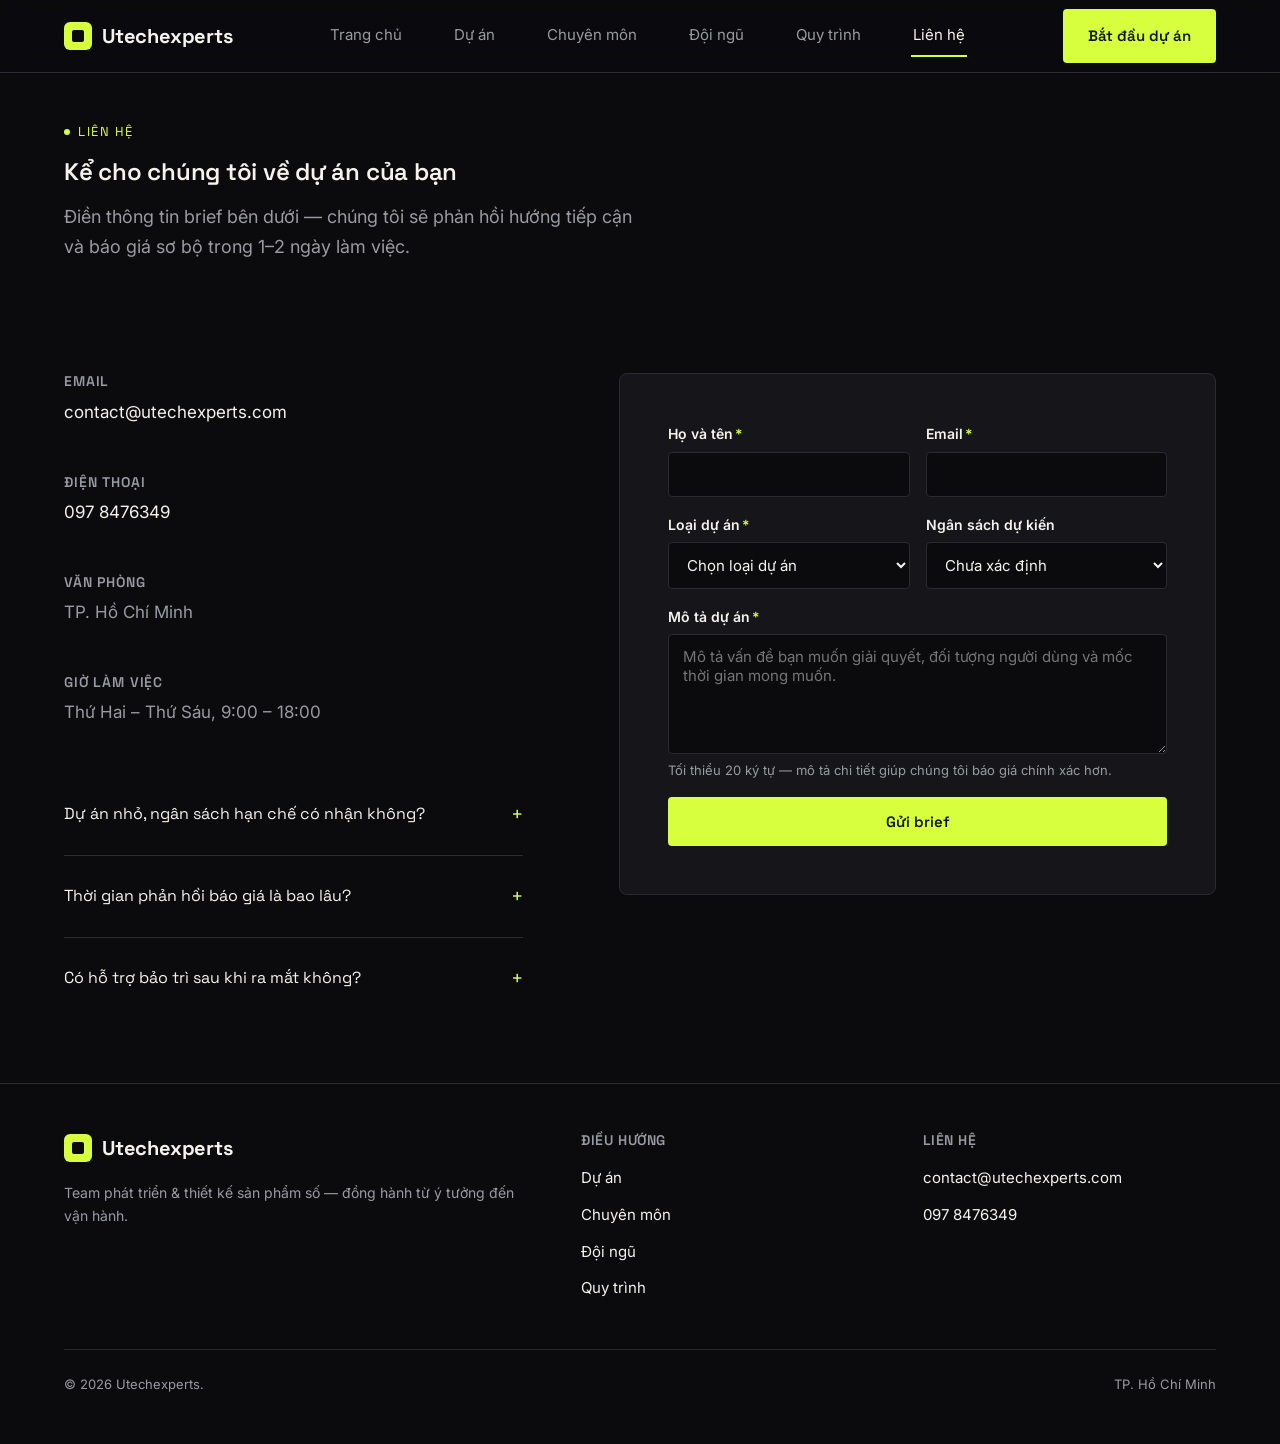
==== contact.html @ 67fffe4f "Tighten page spacing and remove footer social links Balance page header padding, reduce section spac" ====
<!doctype html>
<html lang="vi">
<head>
<meta charset="utf-8" />
<meta name="viewport" content="width=device-width, initial-scale=1" />
<title>Liên hệ — Utechexperts</title>
<meta name="description" content="Gửi brief dự án và yêu cầu báo giá cho Utechexperts." />
<link rel="icon" href="assets/favicon.svg" type="image/svg+xml" />
<link rel="apple-touch-icon" href="assets/apple-touch-icon.png" />
<meta property="og:type" content="website" />
<meta property="og:site_name" content="Utechexperts" />
<meta property="og:title" content="Liên hệ — Utechexperts" />
<meta property="og:description" content="Gửi brief dự án và yêu cầu báo giá cho Utechexperts." />
<meta property="og:url" content="https://utechexperts.com/contact" />
<meta property="og:image" content="https://utechexperts.com/assets/og-image.png" />
<meta property="og:image:width" content="1200" />
<meta property="og:image:height" content="630" />
<meta name="twitter:card" content="summary_large_image" />
<link rel="preconnect" href="https://fonts.googleapis.com" />
<link rel="preconnect" href="https://fonts.gstatic.com" crossorigin />
<link href="https://fonts.googleapis.com/css2?family=Space+Grotesk:wght@500;600;700&family=Inter:wght@400;500;600&display=swap" rel="stylesheet" />
<link rel="stylesheet" href="styles.css" />
</head>
<body>
<a class="skip-link" href="#main">Bỏ qua, đến nội dung chính</a>

<header class="site-header">
  <div class="wrap">
    <a class="brand" href="index.html"><span class="brand-mark" aria-hidden="true"></span>Utechexperts</a>
    <nav class="nav-links" aria-label="Điều hướng chính">
      <a href="index.html">Trang chủ</a>
      <a href="projects.html">Dự án</a>
      <a href="expertise.html">Chuyên môn</a>
      <a href="team.html">Đội ngũ</a>
      <a href="process.html">Quy trình</a>
      <a href="contact.html" aria-current="page">Liên hệ</a>
    </nav>
    <div class="header-actions">
      <a class="btn btn-primary" href="contact.html">Bắt đầu dự án</a>
      <button class="nav-toggle" type="button" aria-label="Mở menu" aria-expanded="false" aria-controls="mobile-panel">
        <span class="od-stack" aria-hidden="true"><span></span><span></span><span></span></span>
      </button>
    </div>
  </div>
</header>
<div class="mobile-panel" id="mobile-panel">
  <div class="wrap">
    <a href="index.html">Trang chủ</a>
    <a href="projects.html">Dự án</a>
    <a href="expertise.html">Chuyên môn</a>
    <a href="team.html">Đội ngũ</a>
    <a href="process.html">Quy trình</a>
    <a href="contact.html" aria-current="page">Liên hệ</a>
    <a class="btn btn-primary btn-block" href="contact.html">Bắt đầu dự án</a>
  </div>
</div>

<main id="main">

  <section class="hero section--tight" style="border-top:none; padding: var(--gap-lg) 0;">
    <div class="wrap">
      <div class="section-head reveal" style="margin-bottom:0;">
        <span class="eyebrow">Liên hệ</span>
        <h1 class="section-title">Kể cho chúng tôi về dự án của bạn</h1>
        <p>Điền thông tin brief bên dưới — chúng tôi sẽ phản hồi hướng tiếp cận và báo giá sơ bộ trong 1–2 ngày làm việc.</p>
      </div>
    </div>
  </section>

  <section class="section" style="border-top:none;" aria-label="Thông tin liên hệ và form brief">
    <div class="wrap">
      <div class="contact-layout">

        <div class="contact-info reveal">
          <div class="contact-info-block">
            <h4>Email</h4>
            <a href="mailto:contact@utechexperts.com">contact@utechexperts.com</a>
          </div>
          <div class="contact-info-block">
            <h4>Điện thoại</h4>
            <a href="tel:+84978476349">097 8476349</a>
          </div>
          <div class="contact-info-block">
            <h4>Văn phòng</h4>
            <p>TP. Hồ Chí Minh</p>
          </div>
          <div class="contact-info-block">
            <h4>Giờ làm việc</h4>
            <p>Thứ Hai – Thứ Sáu, 9:00 – 18:00</p>
          </div>

          <div class="faq-list">
            <details class="faq-item">
              <summary>Dự án nhỏ, ngân sách hạn chế có nhận không?</summary>
              <p>Có. Chúng tôi vẫn nhận các dự án quy mô nhỏ nếu phạm vi được xác định rõ ràng; cứ mô tả thật trong brief.</p>
            </details>
            <details class="faq-item">
              <summary>Thời gian phản hồi báo giá là bao lâu?</summary>
              <p>Thông thường 1–2 ngày làm việc sau khi nhận đủ thông tin brief.</p>
            </details>
            <details class="faq-item">
              <summary>Có hỗ trợ bảo trì sau khi ra mắt không?</summary>
              <p>Có, xem chi tiết tại bước 05 trong <a href="process.html" style="color:var(--accent-2);">trang Quy trình</a>.</p>
            </details>
          </div>
        </div>

        <div class="form-card card reveal">
          <form id="brief-form" novalidate>
            <div class="od-stack" style="gap: var(--gap-sm);">

              <div class="form-grid">
                <div class="od-field">
                  <label for="full-name">Họ và tên<span class="required-mark" aria-hidden="true">*</span></label>
                  <input type="text" id="full-name" name="full-name" required autocomplete="name" />
                  <span class="field-error" role="alert">Vui lòng nhập họ tên của bạn.</span>
                </div>

                <div class="od-field">
                  <label for="email">Email<span class="required-mark" aria-hidden="true">*</span></label>
                  <input type="email" id="email" name="email" required autocomplete="email" />
                  <span class="field-error" role="alert">Vui lòng nhập email hợp lệ.</span>
                </div>

                <div class="od-field">
                  <label for="project-type">Loại dự án<span class="required-mark" aria-hidden="true">*</span></label>
                  <select id="project-type" name="project-type" required>
                    <option value="">Chọn loại dự án</option>
                    <option value="website">Website / landing page</option>
                    <option value="webapp">Web app</option>
                    <option value="mobile">Mobile app</option>
                    <option value="internal">Hệ thống nội bộ</option>
                    <option value="other">Khác</option>
                  </select>
                  <span class="field-error" role="alert">Vui lòng chọn loại dự án.</span>
                </div>

                <div class="od-field">
                  <label for="budget">Ngân sách dự kiến</label>
                  <select id="budget" name="budget">
                    <option value="">Chưa xác định</option>
                    <option value="under-50">Dưới 50 triệu VNĐ</option>
                    <option value="50-150">50 – 150 triệu VNĐ</option>
                    <option value="150-400">150 – 400 triệu VNĐ</option>
                    <option value="over-400">Trên 400 triệu VNĐ</option>
                  </select>
                </div>

                <div class="od-field od-field--full">
                  <label for="brief">Mô tả dự án<span class="required-mark" aria-hidden="true">*</span></label>
                  <textarea id="brief" name="brief" required minlength="20" placeholder="Mô tả vấn đề bạn muốn giải quyết, đối tượng người dùng và mốc thời gian mong muốn."></textarea>
                  <span class="field-hint">Tối thiểu 20 ký tự — mô tả chi tiết giúp chúng tôi báo giá chính xác hơn.</span>
                  <span class="field-error" role="alert">Vui lòng mô tả dự án với ít nhất 20 ký tự.</span>
                </div>
              </div>

              <button type="submit" class="btn btn-primary btn-block">Gửi brief</button>
              <p class="form-status" role="status" aria-live="polite"></p>
            </div>
          </form>
        </div>

      </div>
    </div>
  </section>

</main>

<footer class="site-footer">
  <div class="wrap">
    <div class="footer-grid">
      <div class="footer-brand">
        <a class="brand" href="index.html"><span class="brand-mark" aria-hidden="true"></span>Utechexperts</a>
        <p>Team phát triển &amp; thiết kế sản phẩm số — đồng hành từ ý tưởng đến vận hành.</p>
      </div>
      <div class="footer-col">
        <h4>Điều hướng</h4>
        <ul>
          <li><a href="projects.html">Dự án</a></li>
          <li><a href="expertise.html">Chuyên môn</a></li>
          <li><a href="team.html">Đội ngũ</a></li>
          <li><a href="process.html">Quy trình</a></li>
        </ul>
      </div>
      <div class="footer-col">
        <h4>Liên hệ</h4>
        <ul>
          <li><a href="mailto:contact@utechexperts.com">contact@utechexperts.com</a></li>
          <li><a href="tel:+84978476349">097 8476349</a></li>
        </ul>
      </div>
    </div>
    <div class="footer-bottom">
      <span>© 2026 Utechexperts.</span>
      <span>TP. Hồ Chí Minh</span>
    </div>
  </div>
</footer>

<script src="script.js" defer></script>
</body>
</html>
---- styles.css ----
/* OD-LAYOUT-PRIMITIVES v1 — structure only: display, flex/grid, overflow, wrapping, ratio.
   Put this @layer first; product CSS outside the layer always wins. */
@layer od-layout {
  :where(.od-stack,.od-row,.od-row-top,.od-cluster,.od-grid,.od-field,.od-stat,.od-cell,.od-tile) > :where(*) { min-width: 0; }

  .od-stack   { display: flex; flex-direction: column; gap: var(--od-gap, 8px); }
  .od-row     { display: flex; align-items: center; gap: var(--od-gap, 8px); }
  .od-row-top { display: flex; align-items: flex-start; gap: var(--od-gap, 8px); }
  .od-cluster { display: flex; flex-wrap: wrap; align-items: center; gap: var(--od-gap, 8px); }
  .od-fill    { flex: 1 1 0; min-width: 0; }
  .od-fixed   { flex: none; }
  .od-grid    { display: grid; gap: var(--od-gap, 12px); grid-template-columns: repeat(var(--od-cols, 3), minmax(0, 1fr)); }

  .od-stat, .od-field, .od-cell { display: grid; gap: var(--od-gap, 2px); }
  :where(.od-stat,.od-field,.od-cell) > :where(*) { display: block; }
  .od-tile { display: grid; grid-template-rows: auto 1fr; }
  :where(.od-tile) > :where(*) { display: block; }

  .od-media { display: block; width: 100%; height: auto; aspect-ratio: var(--od-ratio, auto); }
  .od-media-cover { object-fit: cover; }

  .od-truncate { display: block; max-width: 100%; overflow: hidden; white-space: nowrap; text-overflow: ellipsis; }
  .od-clamp-2, .od-clamp-3 { display: -webkit-box; -webkit-box-orient: vertical; overflow: hidden; overflow-wrap: anywhere; }
  .od-clamp-2 { -webkit-line-clamp: 2; }
  .od-clamp-3 { -webkit-line-clamp: 3; }
  .od-lines-2 { min-height: calc(2 * 1.4em); }
  .od-nowrap  { white-space: nowrap; }
  .od-keep    { word-break: keep-all; overflow-wrap: anywhere; }

  .od-screen { display: grid; grid-template-rows: auto minmax(0, 1fr) auto; height: 100%; }
  .od-scroll { overflow-y: auto; overscroll-behavior: contain; min-height: 0; }

  .od-rail { display: flex; gap: var(--od-gap, 8px); overflow-x: auto; scroll-snap-type: x proximity; scrollbar-width: none;
             padding-inline: var(--od-rail-pad, 16px); scroll-padding-inline: var(--od-rail-pad, 16px); }
  .od-rail::-webkit-scrollbar { display: none; }
  :where(.od-rail) > :where(*) { flex: none; scroll-snap-align: start; }
  :where(.od-rail) > :where(:last-child) { margin-inline-end: var(--od-rail-pad, 16px); }

  .od-spacer { flex: none; visibility: hidden; pointer-events: none; }
  .od-touch  { min-width: 44px; min-height: 44px; }
}
/* /OD-LAYOUT-PRIMITIVES v1 */

/* ---------- Design tokens ---------- */
:root {
  --bg: #0b0b0e;
  --surface: #15151a;
  --surface-2: #1b1b22;
  --fg: #f5f3ee;
  --muted: #9a9aa2;
  --border: #2a2a30;
  --accent: #d7ff3e;
  --accent-ink: #11140a;
  --accent-2: #7f9fff;
  --danger: #ff6b5e;
  --success: #6fe6a3;

  --font-display: "Space Grotesk", system-ui, -apple-system, "Segoe UI", "Helvetica Neue", Arial, sans-serif;
  --font-body: "Inter", system-ui, -apple-system, "Segoe UI", "Helvetica Neue", Arial, sans-serif;

  --radius: 4px;
  --radius-lg: 8px;

  --container: 1200px;
  --gap-xs: 8px;
  --gap-sm: 16px;
  --gap-md: 24px;
  --gap-lg: 48px;
  --gap-xl: 96px;

  --dur-sm: 200ms;
  --dur-md: 320ms;
  --ease-out: cubic-bezier(0.16, 1, 0.3, 1);
  --ease-in: cubic-bezier(0.7, 0, 0.84, 0);
}

@media (prefers-reduced-motion: reduce) {
  *, *::before, *::after { animation-duration: 0.001ms !important; animation-iteration-count: 1 !important; transition-duration: 0.001ms !important; scroll-behavior: auto !important; }
}

/* ---------- Reset ---------- */
* { box-sizing: border-box; }
html { scroll-behavior: smooth; }
body {
  margin: 0;
  background: var(--bg);
  color: var(--fg);
  font-family: var(--font-body);
  font-size: 16px;
  line-height: 1.65;
  -webkit-font-smoothing: antialiased;
}
img { max-width: 100%; }
h1, h2, h3, h4 { font-family: var(--font-display); font-weight: 600; line-height: 1.15; margin: 0; letter-spacing: -0.01em; }
p { margin: 0; color: var(--muted); max-width: 68ch; }
a { color: inherit; }
ul { margin: 0; padding: 0; list-style: none; }
button { font-family: inherit; }

a:focus-visible,
button:focus-visible,
input:focus-visible,
select:focus-visible,
textarea:focus-visible,
[tabindex]:focus-visible {
  outline: 2px solid var(--accent);
  outline-offset: 3px;
  border-radius: var(--radius);
}

.skip-link {
  position: absolute;
  left: -9999px;
  top: 0;
  background: var(--accent);
  color: var(--accent-ink);
  padding: 10px 16px;
  border-radius: var(--radius);
  z-index: 200;
}
.skip-link:focus {
  left: var(--gap-sm);
  top: var(--gap-sm);
}

/* ---------- Layout helpers ---------- */
.wrap {
  max-width: var(--container);
  margin: 0 auto;
  padding: 0 var(--gap-md);
}
.section {
  padding: clamp(48px, 6vw, 64px) 0;
  border-top: 1px solid var(--border);
}
.section--tight { padding: var(--gap-lg) 0; }
.section-head {
  display: flex;
  flex-direction: column;
  gap: var(--gap-sm);
  margin-bottom: var(--gap-lg);
  max-width: 680px;
}
.eyebrow {
  display: inline-flex;
  align-items: center;
  gap: 8px;
  font-family: var(--font-display);
  font-size: 13px;
  letter-spacing: 0.12em;
  text-transform: uppercase;
  color: var(--accent);
}
.eyebrow::before {
  content: "";
  width: 6px;
  height: 6px;
  border-radius: 50%;
  background: var(--accent);
}
h2.section-title { font-size: clamp(28px, 4vw, 44px); }
.section-head p { font-size: 18px; }

/* ---------- Header ---------- */
.site-header {
  position: sticky;
  top: 0;
  z-index: 100;
  background: rgba(11, 11, 14, 0.86);
  backdrop-filter: blur(10px);
  border-bottom: 1px solid var(--border);
}
.site-header .wrap {
  display: flex;
  align-items: center;
  justify-content: space-between;
  height: 72px;
}
.brand {
  font-family: var(--font-display);
  font-weight: 700;
  font-size: 20px;
  letter-spacing: -0.01em;
  display: flex;
  align-items: center;
  gap: 10px;
  text-decoration: none;
  white-space: nowrap;
}
.brand-mark {
  width: 28px;
  height: 28px;
  border-radius: 6px;
  background: var(--accent);
  flex: none;
  position: relative;
}
.brand-mark::after {
  content: "";
  position: absolute;
  inset: 8px;
  background: var(--bg);
  border-radius: 2px;
}

.nav-links {
  display: flex;
  align-items: center;
  gap: var(--gap-lg);
}
.nav-links a {
  font-size: 15px;
  text-decoration: none;
  color: var(--muted);
  padding: 8px 2px;
  border-bottom: 2px solid transparent;
  transition: color var(--dur-sm) var(--ease-out), border-color var(--dur-sm) var(--ease-out);
}
.nav-links a:hover { color: var(--fg); }
.nav-links a[aria-current="page"] { color: var(--fg); border-bottom-color: var(--accent); }

.header-actions { display: flex; align-items: center; gap: var(--gap-sm); }

.nav-toggle {
  display: none;
  flex: none;
  width: 44px;
  height: 44px;
  align-items: center;
  justify-content: center;
  background: transparent;
  border: 1px solid var(--border);
  border-radius: var(--radius);
  color: var(--fg);
  cursor: pointer;
}
.nav-toggle .od-stack { display: flex; flex-direction: column; gap: 4px; width: 18px; height: auto; background: none; }
.nav-toggle span { display: block; height: 2px; background: var(--fg); border-radius: 1px; transition: transform var(--dur-sm) var(--ease-out), opacity var(--dur-sm) var(--ease-out); }
.nav-toggle[aria-expanded="true"] span:nth-child(1) { transform: translateY(6px) rotate(45deg); }
.nav-toggle[aria-expanded="true"] span:nth-child(2) { opacity: 0; }
.nav-toggle[aria-expanded="true"] span:nth-child(3) { transform: translateY(-6px) rotate(-45deg); }

.mobile-panel {
  display: none;
  border-top: 1px solid var(--border);
  background: var(--bg);
}
.mobile-panel.is-open { display: block; }
.mobile-panel .wrap { flex-direction: column; align-items: stretch; height: auto; padding: var(--gap-md); gap: var(--gap-sm); display: flex; }
.mobile-panel a {
  text-decoration: none;
  color: var(--fg);
  font-family: var(--font-display);
  font-size: 18px;
  padding: 12px 4px;
  border-bottom: 1px solid var(--border);
}
.mobile-panel a[aria-current="page"] { color: var(--accent); }

/* ---------- Buttons ---------- */
.btn {
  display: inline-flex;
  align-items: center;
  justify-content: center;
  gap: 8px;
  padding: 14px 24px;
  border-radius: var(--radius);
  font-family: var(--font-display);
  font-size: 15px;
  font-weight: 600;
  text-decoration: none;
  cursor: pointer;
  border: 1px solid transparent;
  transition: transform var(--dur-sm) var(--ease-out), background var(--dur-sm) var(--ease-out), border-color var(--dur-sm) var(--ease-out);
  white-space: nowrap;
}
.btn:active { transform: translateY(1px); }
.btn-primary { background: var(--accent); color: var(--accent-ink); }
.btn-primary:hover { background: #c3ea2f; }
.btn-ghost { background: transparent; color: var(--fg); border-color: var(--border); }
.btn-ghost:hover { border-color: var(--fg); }
.btn-block { width: 100%; }
.btn[disabled] { opacity: 0.5; cursor: not-allowed; }

/* ---------- Hero ---------- */
.hero { padding: var(--gap-xl) 0 var(--gap-lg); }
.hero .wrap {
  display: grid;
  grid-template-columns: 1.1fr 0.9fr;
  gap: var(--gap-xl);
  align-items: center;
}
.hero-copy { display: flex; flex-direction: column; gap: var(--gap-md); }
.hero-title { font-size: clamp(36px, 5.4vw, 64px); }
.hero-title .accent-text { color: var(--accent); }
.hero-sub { font-size: 19px; max-width: 46ch; }
.hero-cta { display: flex; gap: var(--gap-sm); flex-wrap: wrap; }
.hero-media { border-radius: var(--radius-lg); overflow: hidden; border: 1px solid var(--border); }
.hero-media img { --od-ratio: 1800/1100; }

.stat-row {
  display: grid;
  grid-template-columns: repeat(3, minmax(0, 1fr));
  gap: var(--gap-md);
  margin-top: var(--gap-lg);
  padding-top: var(--gap-lg);
  border-top: 1px solid var(--border);
}
.stat-row .od-stat .stat-num { font-family: var(--font-display); font-size: 36px; color: var(--accent); }
.stat-row .od-stat .stat-label { font-size: 14px; color: var(--muted); }

/* ---------- Cards / chips ---------- */
.chip {
  display: inline-flex;
  align-items: center;
  padding: 6px 12px;
  border-radius: 999px;
  border: 1px solid var(--border);
  font-size: 13px;
  color: var(--muted);
  background: var(--surface);
  white-space: nowrap;
}
.card {
  background: var(--surface);
  border: 1px solid var(--border);
  border-radius: var(--radius-lg);
  padding: var(--gap-md);
}

/* capability / value grid */
.capability-grid { display: grid; grid-template-columns: repeat(3, minmax(0, 1fr)); gap: var(--gap-md); }
.capability-card { display: flex; flex-direction: column; gap: var(--gap-sm); }
.capability-icon {
  width: 44px; height: 44px;
  border-radius: var(--radius);
  background: var(--surface-2);
  border: 1px solid var(--border);
  display: flex; align-items: center; justify-content: center;
  color: var(--accent);
  flex: none;
}
.capability-card h3 { font-size: 19px; }
.capability-card p { font-size: 15px; }

/* featured project preview on home */
.project-preview-grid { display: grid; grid-template-columns: repeat(2, minmax(0, 1fr)); gap: var(--gap-md); }
.project-card { display: flex; flex-direction: column; overflow: hidden; }
.project-media {
  --od-ratio: 16/10;
  border-radius: var(--radius);
  background: linear-gradient(135deg, var(--surface-2), var(--surface));
  border: 1px solid var(--border);
  position: relative;
  display: flex;
  align-items: flex-end;
  padding: var(--gap-md);
  overflow: hidden;
}
.project-media .project-tag {
  font-family: var(--font-display);
  font-size: 13px;
  letter-spacing: 0.08em;
  text-transform: uppercase;
  color: var(--muted);
}
.project-media::before {
  content: "";
  position: absolute;
  inset: 0;
  background: repeating-linear-gradient(135deg, rgba(215,255,62,0.07) 0 2px, transparent 2px 28px);
}
.project-body { padding-top: var(--gap-sm); display: flex; flex-direction: column; gap: 10px; }
.project-body h3 { font-size: 20px; }
.project-body p { font-size: 15px; }
.project-link {
  margin-top: 4px;
  font-family: var(--font-display);
  font-size: 14px;
  color: var(--accent-2);
  text-decoration: none;
  display: inline-flex;
  align-items: center;
  gap: 6px;
}
.project-link:hover { text-decoration: underline; }

/* CTA band */
.cta-band {
  background: var(--surface);
  border: 1px solid var(--border);
  border-radius: var(--radius-lg);
  padding: var(--gap-lg);
  display: flex;
  align-items: center;
  justify-content: space-between;
  gap: var(--gap-lg);
  flex-wrap: wrap;
}
.cta-band h2 { font-size: clamp(24px, 3vw, 32px); }

/* ---------- Footer ---------- */
.site-footer { border-top: 1px solid var(--border); padding: var(--gap-lg) 0; }
.footer-grid { display: grid; grid-template-columns: 1.6fr 1fr 1fr; gap: var(--gap-lg); }
.footer-brand p { font-size: 14px; margin-top: var(--gap-sm); }
.footer-col h4 { font-family: var(--font-display); font-size: 14px; letter-spacing: 0.04em; text-transform: uppercase; color: var(--muted); margin-bottom: var(--gap-sm); }
.footer-col ul { display: flex; flex-direction: column; gap: 10px; }
.footer-col a { font-size: 15px; text-decoration: none; color: var(--fg); }
.footer-col a:hover { color: var(--accent); }
.footer-bottom {
  margin-top: var(--gap-lg);
  padding-top: var(--gap-md);
  border-top: 1px solid var(--border);
  display: flex;
  justify-content: space-between;
  align-items: center;
  flex-wrap: wrap;
  gap: var(--gap-sm);
  font-size: 13px;
  color: var(--muted);
}

/* ---------- Projects page ---------- */
.filter-rail { margin-bottom: var(--gap-lg); }
.filter-chip {
  border: 1px solid var(--border);
  background: var(--surface);
  color: var(--muted);
  border-radius: 999px;
  padding: 8px 16px;
  font-size: 14px;
  cursor: pointer;
  transition: border-color var(--dur-sm) var(--ease-out), color var(--dur-sm) var(--ease-out);
}
.filter-chip:hover { color: var(--fg); }
.filter-chip.is-active { border-color: var(--accent); color: var(--fg); background: var(--surface-2); }

.projects-grid { display: grid; grid-template-columns: repeat(2, minmax(0, 1fr)); gap: var(--gap-md); }
.project-meta { display: flex; gap: 8px; flex-wrap: wrap; }

.case-study {
  padding: var(--gap-lg) 0;
  border-top: 1px solid var(--border);
  display: grid;
  grid-template-columns: minmax(0, 0.9fr) minmax(0, 1.1fr);
  align-items: start;
  gap: var(--gap-xl);
  scroll-margin-top: 96px;
}
.case-study:first-of-type { border-top: none; }
.case-study-media { border-radius: var(--radius-lg); border: 1px solid var(--border); }
.case-study-media img { --od-ratio: 4/3; }
.case-study-body { display: flex; flex-direction: column; gap: var(--gap-md); }
.case-kicker { color: var(--accent-2); font-family: var(--font-display); font-size: 13px; letter-spacing: 0.08em; text-transform: uppercase; }
.case-study-body h3 { font-size: clamp(24px, 3vw, 32px); }
.case-block h4 { font-family: var(--font-display); font-size: 14px; color: var(--muted); margin-bottom: 6px; }
.case-block p { font-size: 15px; }

/* ---------- Expertise page ---------- */
.expertise-grid { display: grid; grid-template-columns: repeat(2, minmax(0, 1fr)); gap: var(--gap-md); }
.expertise-card { padding: var(--gap-md); }
.expertise-card .cap-head { margin-bottom: var(--gap-sm); }
.expertise-card h3 { font-size: 21px; }
.skill-rail { gap: 8px; margin-top: var(--gap-sm); }

.principles-grid { display: grid; grid-template-columns: repeat(3, minmax(0, 1fr)); gap: var(--gap-md); }

/* ---------- Team page ---------- */
.team-grid { display: grid; grid-template-columns: repeat(3, minmax(0, 1fr)); gap: var(--gap-md); }
.team-card { overflow: hidden; }
.team-photo { --od-ratio: 1/1; border-radius: var(--radius); margin-bottom: var(--gap-sm); }
.team-avatar {
  display: flex;
  align-items: center;
  justify-content: center;
  aspect-ratio: 3/1;
  background: var(--surface-2);
  border: 1px solid var(--border);
  color: var(--accent);
  font-family: var(--font-display);
  font-size: 40px;
  font-weight: 600;
}
.team-card h3 { font-size: 19px; }
.team-role { color: var(--accent-2); font-size: 14px; margin-top: 2px; }
.team-bio { color: var(--muted); font-size: 14px; margin-top: var(--gap-sm); }
.team-skills { margin-top: var(--gap-sm); gap: 6px; }
.team-links { margin-top: var(--gap-sm); gap: 10px; }
.team-links a {
  width: 36px; height: 36px;
  border-radius: 50%;
  border: 1px solid var(--border);
  display: flex; align-items: center; justify-content: center;
  color: var(--muted);
  text-decoration: none;
  transition: color var(--dur-sm) var(--ease-out), border-color var(--dur-sm) var(--ease-out);
}
.team-links a:hover { color: var(--accent); border-color: var(--accent); }

.culture-band { display: grid; grid-template-columns: repeat(4, minmax(0, 1fr)); gap: var(--gap-md); }
.culture-item { text-align: left; }
.culture-item .stat-num { font-family: var(--font-display); font-size: 30px; color: var(--accent); display: block; }
.culture-item .stat-label { font-size: 14px; color: var(--muted); display: block; margin-top: 4px; }

/* ---------- Process page ---------- */
.process-hero { padding-bottom: var(--gap-md); }
.process-list { display: flex; flex-direction: column; }
.process-step {
  display: grid;
  grid-template-columns: 96px 1fr;
  gap: var(--gap-lg);
  padding: var(--gap-lg) 0;
  border-top: 1px solid var(--border);
}
.process-step:first-child { border-top: none; }
.process-num { font-family: var(--font-display); font-size: 40px; color: var(--surface-2); -webkit-text-stroke: 1px var(--border); }
.process-step.is-visible .process-num,
.process-step h3 { color: var(--fg); }
.process-step-head { display: flex; align-items: baseline; gap: var(--gap-sm); flex-wrap: wrap; margin-bottom: 10px; }
.process-step h3 { font-size: 24px; }
.process-duration { font-size: 13px; color: var(--muted); border: 1px solid var(--border); border-radius: 999px; padding: 4px 10px; white-space: nowrap; }
.process-step p { font-size: 16px; max-width: 60ch; }
.process-deliverables { margin-top: var(--gap-sm); gap: 8px; }

/* ---------- Contact page ---------- */
.contact-layout { display: grid; grid-template-columns: 1fr 1.3fr; gap: var(--gap-xl); align-items: start; }
.contact-info { display: flex; flex-direction: column; gap: var(--gap-lg); }
.contact-info-block h4 { font-family: var(--font-display); font-size: 14px; color: var(--muted); text-transform: uppercase; letter-spacing: 0.06em; margin-bottom: 8px; }
.contact-info-block a, .contact-info-block p { font-size: 17px; }
.contact-info-block a { text-decoration: none; color: var(--fg); }
.contact-info-block a:hover { color: var(--accent); }

.form-card { padding: var(--gap-lg); }
.od-field { gap: 6px; }
.od-field label {
  font-size: 14px;
  font-weight: 600;
  color: var(--fg);
}
.required-mark { color: var(--accent); margin-left: 2px; }
.od-field input,
.od-field select,
.od-field textarea {
  background: var(--bg);
  border: 1px solid var(--border);
  border-radius: var(--radius);
  color: var(--fg);
  padding: 12px 14px;
  font-family: var(--font-body);
  font-size: 15px;
  width: 100%;
}
.od-field input:focus,
.od-field select:focus,
.od-field textarea:focus { outline: 2px solid var(--accent); outline-offset: 2px; }
.od-field textarea { resize: vertical; min-height: 120px; }
.field-hint { font-size: 13px; color: var(--muted); }
.field-error {
  font-size: 13px;
  color: var(--danger);
  display: none;
}
.od-field.has-error input,
.od-field.has-error select,
.od-field.has-error textarea { border-color: var(--danger); }
.od-field.has-error .field-error { display: block; }

.form-grid { display: grid; grid-template-columns: repeat(2, minmax(0, 1fr)); gap: var(--gap-sm); }
.form-grid .od-field--full { grid-column: 1 / -1; }

.form-status {
  display: none;
  align-items: flex-start;
  gap: 10px;
  padding: var(--gap-sm);
  border-radius: var(--radius);
  border: 1px solid var(--success);
  background: rgba(111, 230, 163, 0.08);
  color: var(--success);
  font-size: 14px;
  margin-top: var(--gap-sm);
}
.form-status.is-visible { display: flex; }
.form-status.is-error { border-color: var(--danger); background: rgba(255, 107, 94, 0.08); color: var(--danger); }

.faq-list { display: flex; flex-direction: column; gap: 0; }
.faq-item { border-top: 1px solid var(--border); padding: var(--gap-sm) 0; }
.faq-item:first-child { border-top: none; }
.faq-item summary {
  font-family: var(--font-display);
  font-size: 16px;
  cursor: pointer;
  padding: 8px 0;
  list-style: none;
  display: flex;
  justify-content: space-between;
  align-items: center;
  gap: var(--gap-sm);
}
.faq-item summary::-webkit-details-marker { display: none; }
.faq-item summary::after { content: "+"; color: var(--accent); font-size: 20px; flex: none; }
.faq-item[open] summary::after { content: "–"; }
.faq-item p { padding: 8px 0 4px; font-size: 15px; }

/* ---------- Reveal-on-scroll (progressive, respects reduced motion) ---------- */
.reveal { opacity: 1; transform: none; }
@media (prefers-reduced-motion: no-preference) {
  .reveal { opacity: 0; transform: translateY(16px); transition: opacity var(--dur-md) var(--ease-out), transform var(--dur-md) var(--ease-out); }
  .reveal.is-visible { opacity: 1; transform: none; }
}

/* ---------- Responsive ---------- */
@media (max-width: 1024px) {
  .footer-grid { grid-template-columns: 1.4fr 1fr 1fr; }
  .culture-band { grid-template-columns: repeat(2, minmax(0, 1fr)); }
  .contact-layout { grid-template-columns: 1fr; }
}

/* The full nav collides with the brand and CTA below this width. */
@media (max-width: 1100px) {
  .nav-links { display: none; }
  .header-actions .btn-primary { display: none; }
  .nav-toggle { display: flex; }
}

/* Two-column case studies get too narrow below this width. */
@media (max-width: 960px) {
  .case-study { grid-template-columns: minmax(0, 1fr); gap: var(--gap-md); }
}

@media (max-width: 768px) {
  .nav-links { display: none; }
  .header-actions .btn-primary { display: none; }
  .nav-toggle { display: flex; }

  .hero .wrap { grid-template-columns: 1fr; }
  .stat-row { grid-template-columns: repeat(3, minmax(0, 1fr)); gap: var(--gap-sm); }
  .capability-grid { grid-template-columns: 1fr; }
  .project-preview-grid { grid-template-columns: 1fr; }
  .projects-grid { grid-template-columns: 1fr; }
  .expertise-grid { grid-template-columns: 1fr; }
  .principles-grid { grid-template-columns: 1fr; }
  .team-grid { grid-template-columns: repeat(2, minmax(0, 1fr)); }
  .culture-band { grid-template-columns: repeat(2, minmax(0, 1fr)); }
  .case-study { grid-template-columns: 1fr; gap: var(--gap-md); }
  .process-step { grid-template-columns: 56px 1fr; gap: var(--gap-md); }
  .process-num { font-size: 28px; }
  .footer-grid { grid-template-columns: repeat(2, minmax(0, 1fr)); gap: var(--gap-md); }
  .form-grid { grid-template-columns: 1fr; }
  .cta-band { flex-direction: column; align-items: flex-start; }
}

@media (max-width: 480px) {
  .wrap { padding: 0 var(--gap-sm); }
  .team-grid { grid-template-columns: 1fr; }
  .stat-row { grid-template-columns: 1fr; gap: var(--gap-md); }
  .footer-grid { grid-template-columns: 1fr; }
  .footer-bottom { flex-direction: column; align-items: flex-start; }
}
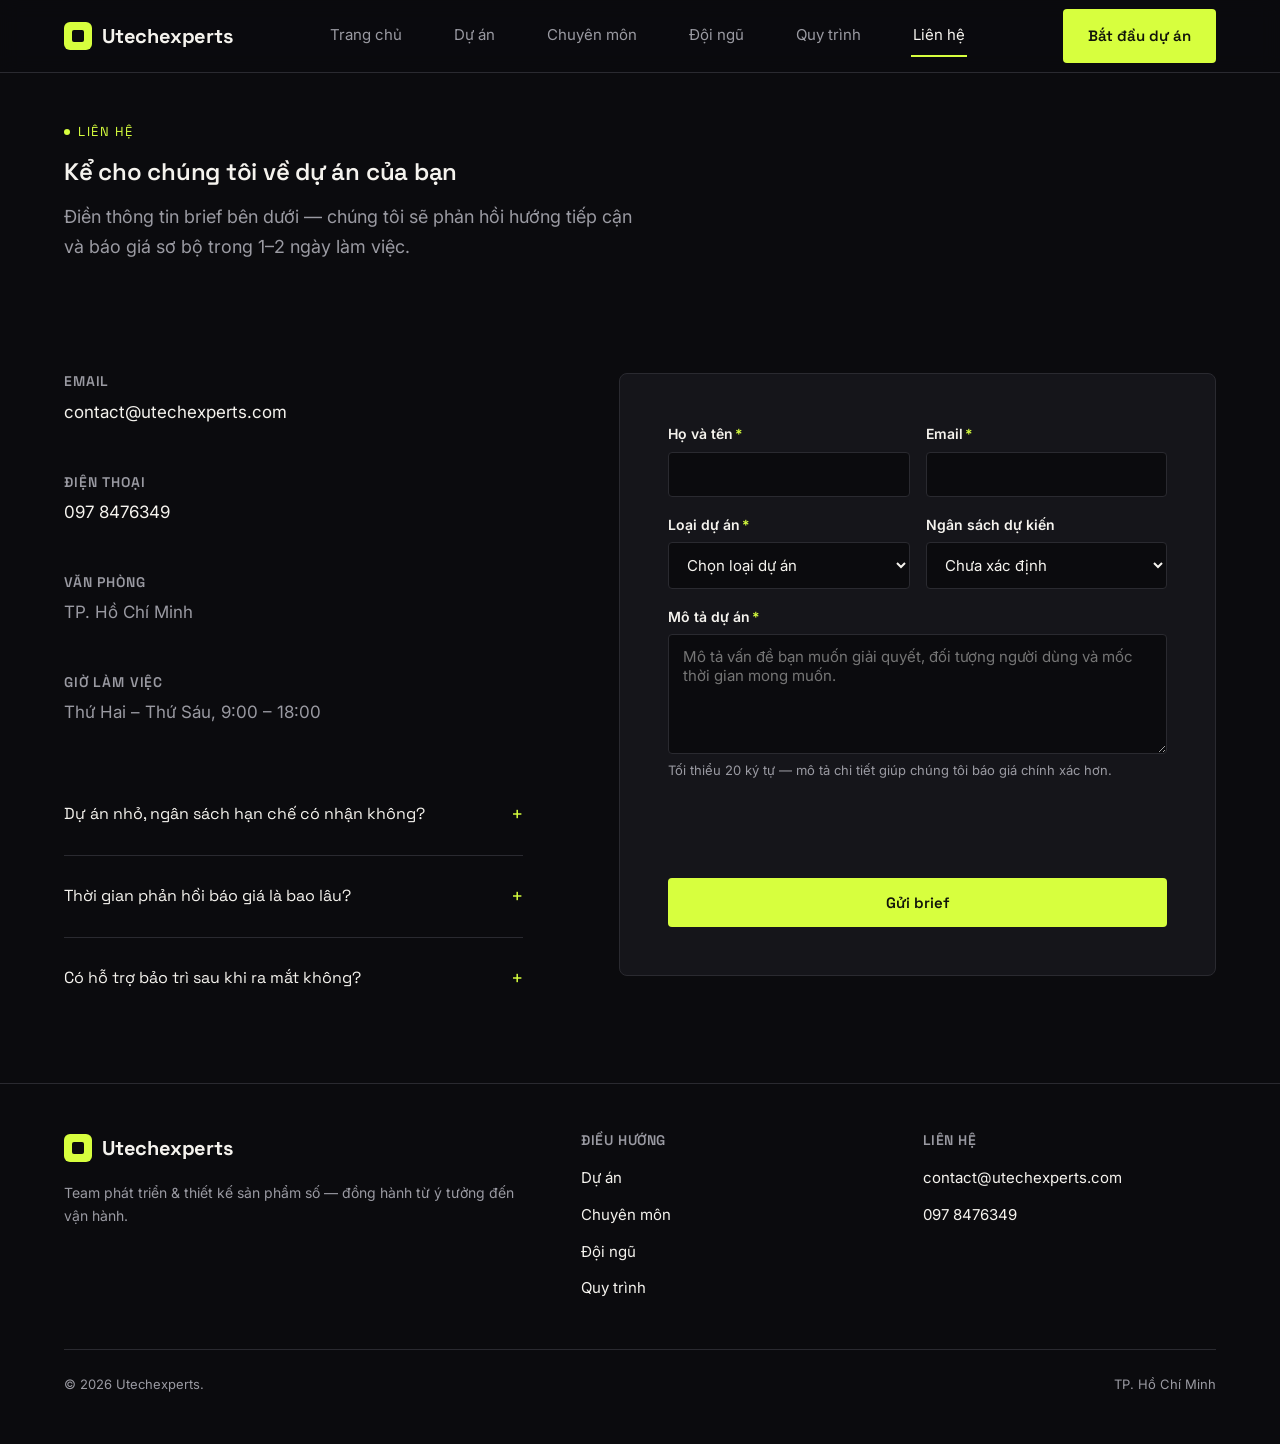
==== commit 5b31c4b3: "Add Turnstile to the contact form Send a captcha token with each brief, reorder project types and ke" ====
--- a/contact.html
+++ b/contact.html
@@ -126,10 +126,10 @@
                   <label for="project-type">Loại dự án<span class="required-mark" aria-hidden="true">*</span></label>
                   <select id="project-type" name="project-type" required>
                     <option value="">Chọn loại dự án</option>
-                    <option value="website">Website / landing page</option>
+                    <option value="internal">Hệ thống nội bộ</option>
                     <option value="webapp">Web app</option>
                     <option value="mobile">Mobile app</option>
-                    <option value="internal">Hệ thống nội bộ</option>
+                    <option value="website">Website / landing page</option>
                     <option value="other">Khác</option>
                   </select>
                   <span class="field-error" role="alert">Vui lòng chọn loại dự án.</span>
@@ -154,6 +154,8 @@
                 </div>
               </div>
 
+              <div class="cf-turnstile" data-sitekey="0x4AAAAAAF0lja7dCLud4iyR" data-theme="dark" data-language="vi" data-size="flexible"></div>
+
               <button type="submit" class="btn btn-primary btn-block">Gửi brief</button>
               <p class="form-status" role="status" aria-live="polite"></p>
             </div>
@@ -197,6 +199,7 @@
   </div>
 </footer>
 
+<script src="https://challenges.cloudflare.com/turnstile/v0/api.js" async defer></script>
 <script src="script.js" defer></script>
 </body>
 </html>
--- a/styles.css
+++ b/styles.css
@@ -236,26 +236,34 @@
 }
 .nav-toggle .od-stack { display: flex; flex-direction: column; gap: 4px; width: 18px; height: auto; background: none; }
 .nav-toggle span { display: block; height: 2px; background: var(--fg); border-radius: 1px; transition: transform var(--dur-sm) var(--ease-out), opacity var(--dur-sm) var(--ease-out); }
-.nav-toggle[aria-expanded="true"] span:nth-child(1) { transform: translateY(6px) rotate(45deg); }
-.nav-toggle[aria-expanded="true"] span:nth-child(2) { opacity: 0; }
-.nav-toggle[aria-expanded="true"] span:nth-child(3) { transform: translateY(-6px) rotate(-45deg); }
+.nav-toggle[aria-expanded="true"] .od-stack span:nth-child(1) { transform: translateY(6px) rotate(45deg); }
+.nav-toggle[aria-expanded="true"] .od-stack span:nth-child(2) { opacity: 0; }
+.nav-toggle[aria-expanded="true"] .od-stack span:nth-child(3) { transform: translateY(-6px) rotate(-45deg); }
 
 .mobile-panel {
   display: none;
-  border-top: 1px solid var(--border);
+  position: fixed;
+  top: 73px; /* below the 72px sticky header and its border */
+  left: 0;
+  right: 0;
+  z-index: 99;
+  max-height: calc(100dvh - 73px);
+  overflow-y: auto;
+  border-bottom: 1px solid var(--border);
   background: var(--bg);
 }
 .mobile-panel.is-open { display: block; }
-.mobile-panel .wrap { flex-direction: column; align-items: stretch; height: auto; padding: var(--gap-md); gap: var(--gap-sm); display: flex; }
+.mobile-panel .wrap { flex-direction: column; align-items: stretch; height: auto; padding: var(--gap-md); gap: 0; display: flex; }
 .mobile-panel a {
   text-decoration: none;
   color: var(--fg);
   font-family: var(--font-display);
   font-size: 18px;
-  padding: 12px 4px;
+  padding: 16px 4px;
   border-bottom: 1px solid var(--border);
 }
 .mobile-panel a[aria-current="page"] { color: var(--accent); }
+.mobile-panel a.btn-primary { margin-top: var(--gap-md); color: var(--accent-ink); border-bottom: 0; }
 
 /* ---------- Buttons ---------- */
 .btn {
@@ -531,7 +539,7 @@
 .contact-info-block a:hover { color: var(--accent); }
 
 .form-card { padding: var(--gap-lg); }
-.od-field { gap: 6px; }
+.od-field { gap: 6px; align-content: start; }
 .od-field label {
   font-size: 14px;
   font-weight: 600;
@@ -567,6 +575,7 @@
 
 .form-grid { display: grid; grid-template-columns: repeat(2, minmax(0, 1fr)); gap: var(--gap-sm); }
 .form-grid .od-field--full { grid-column: 1 / -1; }
+.cf-turnstile { min-height: 65px; }
 
 .form-status {
   display: none;
@@ -613,7 +622,7 @@
 @media (max-width: 1024px) {
   .footer-grid { grid-template-columns: 1.4fr 1fr 1fr; }
   .culture-band { grid-template-columns: repeat(2, minmax(0, 1fr)); }
-  .contact-layout { grid-template-columns: 1fr; }
+  .contact-layout { grid-template-columns: minmax(0, 1fr); }
 }
 
 /* The full nav collides with the brand and CTA below this width. */
@@ -651,6 +660,7 @@
 }
 
 @media (max-width: 480px) {
+  .form-card { padding: 12px; }
   .wrap { padding: 0 var(--gap-sm); }
   .team-grid { grid-template-columns: 1fr; }
   .stat-row { grid-template-columns: 1fr; gap: var(--gap-md); }
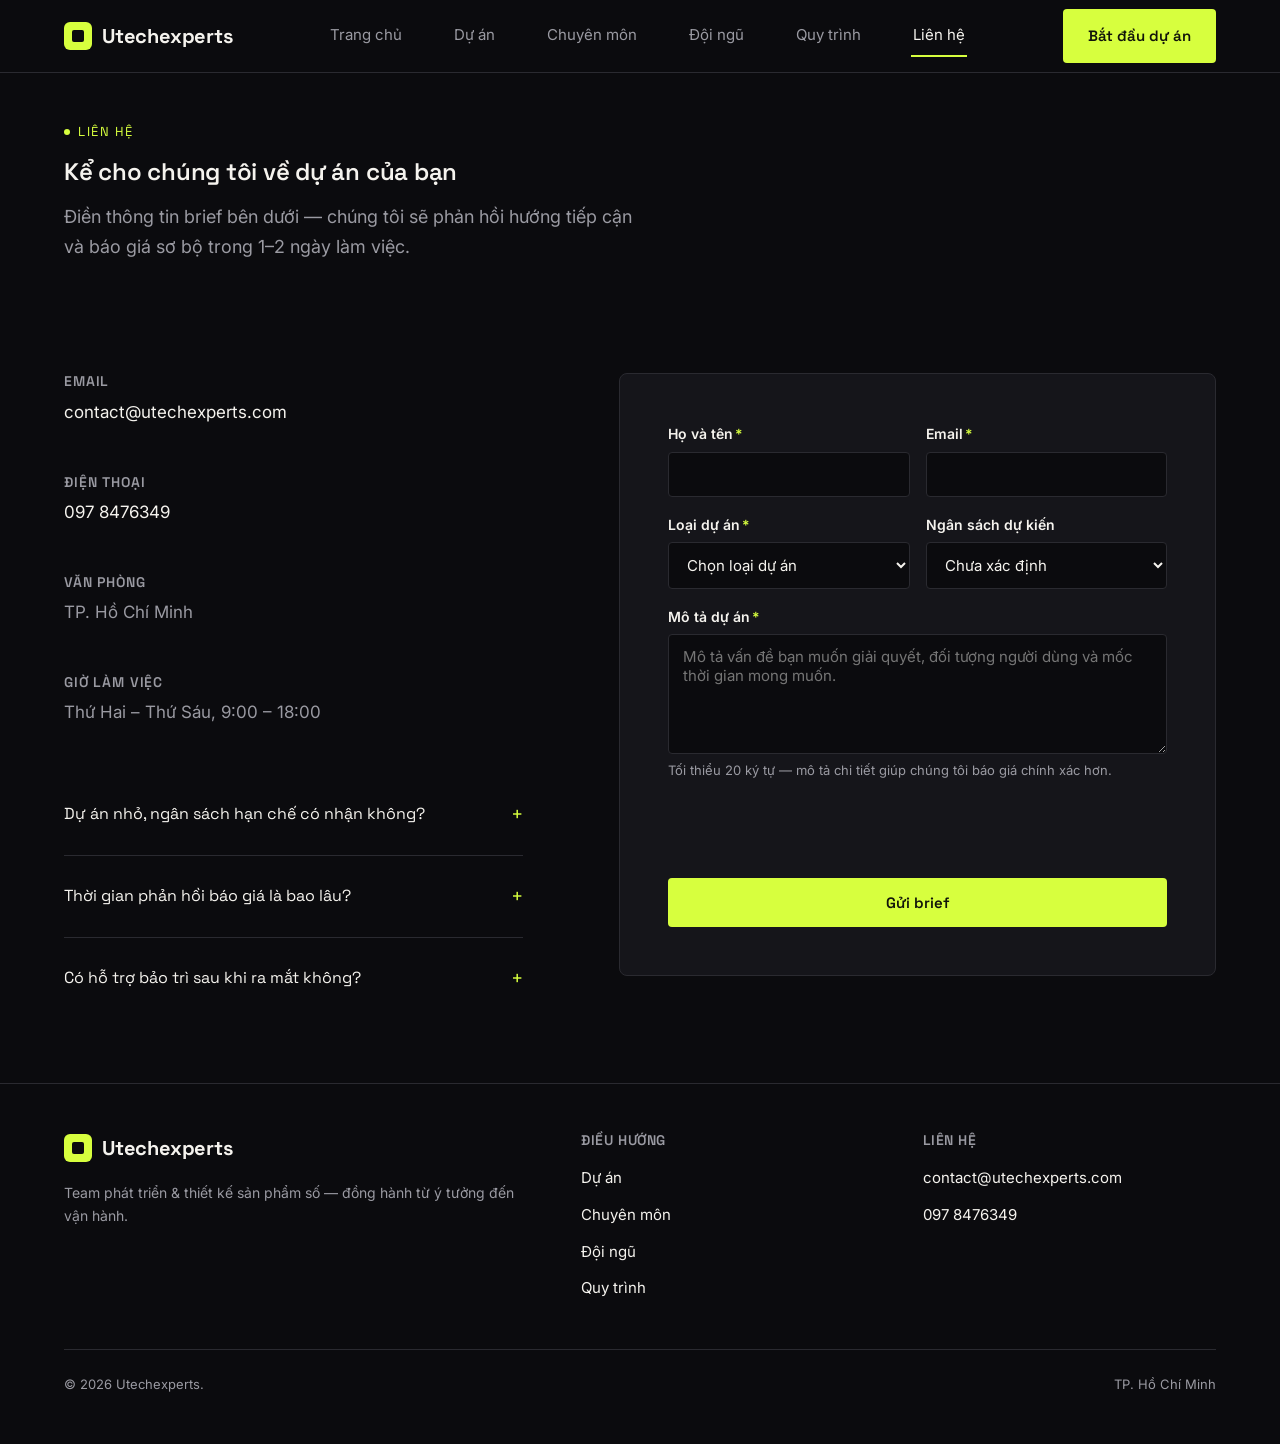
==== commit 9e487306: "Make the sticky header opaque Content showed through the translucent header on iPhone.  Co-Authored-" ====
--- a/contact.html
+++ b/contact.html
@@ -19,7 +19,7 @@
 <link rel="preconnect" href="https://fonts.googleapis.com" />
 <link rel="preconnect" href="https://fonts.gstatic.com" crossorigin />
 <link href="https://fonts.googleapis.com/css2?family=Space+Grotesk:wght@500;600;700&family=Inter:wght@400;500;600&display=swap" rel="stylesheet" />
-<link rel="stylesheet" href="styles.css" />
+<link rel="stylesheet" href="styles.css?v=c77a673-0644" />
 </head>
 <body>
 <a class="skip-link" href="#main">Bỏ qua, đến nội dung chính</a>
@@ -200,6 +200,6 @@
 </footer>
 
 <script src="https://challenges.cloudflare.com/turnstile/v0/api.js" async defer></script>
-<script src="script.js" defer></script>
+<script src="script.js?v=c77a673-0644" defer></script>
 </body>
 </html>
--- a/styles.css
+++ b/styles.css
@@ -166,8 +166,7 @@
   position: sticky;
   top: 0;
   z-index: 100;
-  background: rgba(11, 11, 14, 0.86);
-  backdrop-filter: blur(10px);
+  background: var(--bg);
   border-bottom: 1px solid var(--border);
 }
 .site-header .wrap {
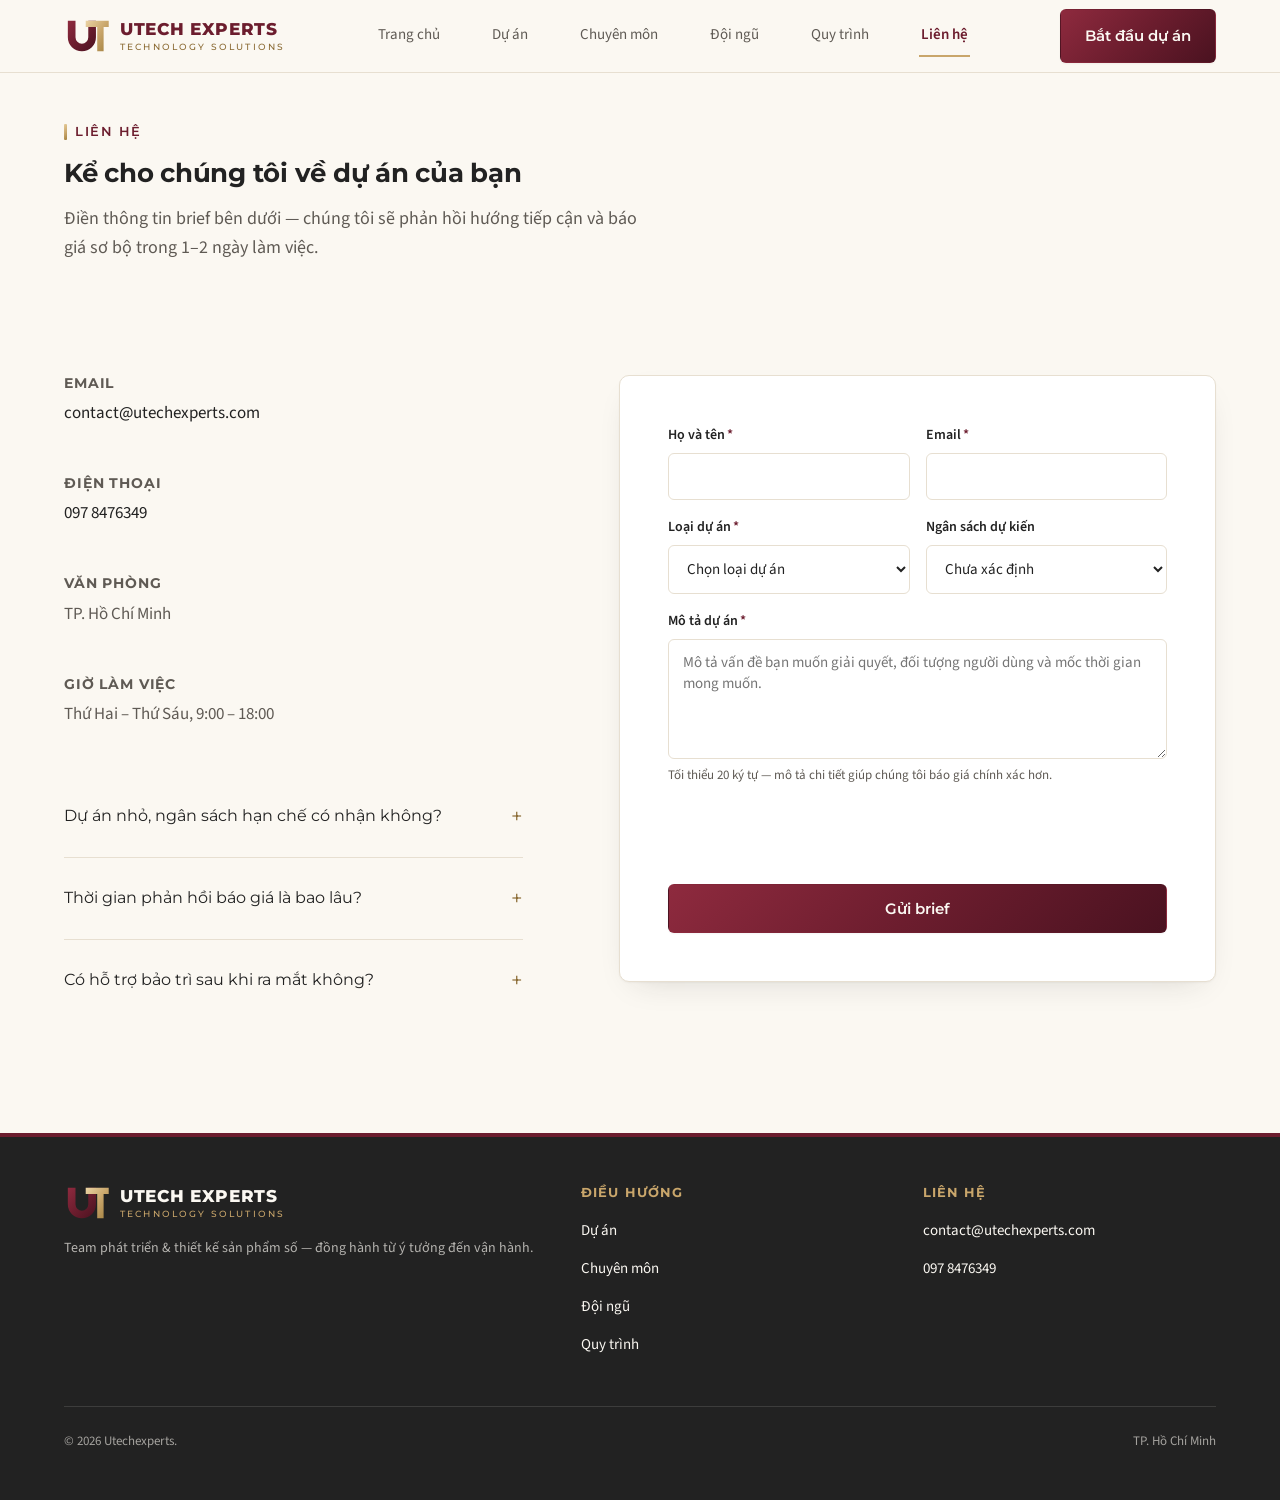
==== commit 082f51d1: "Apply UTech Experts brand guidelines Switch to the burgundy, champagne gold, charcoal and ivory pale" ====
--- a/contact.html
+++ b/contact.html
@@ -18,15 +18,16 @@
 <meta name="twitter:card" content="summary_large_image" />
 <link rel="preconnect" href="https://fonts.googleapis.com" />
 <link rel="preconnect" href="https://fonts.gstatic.com" crossorigin />
-<link href="https://fonts.googleapis.com/css2?family=Space+Grotesk:wght@500;600;700&family=Inter:wght@400;500;600&display=swap" rel="stylesheet" />
-<link rel="stylesheet" href="styles.css?v=c77a673-0644" />
+<link href="https://fonts.googleapis.com/css2?family=Montserrat:wght@500;600;700;800&family=Source+Sans+3:wght@300;400;600&display=swap" rel="stylesheet" />
+<meta name="theme-color" content="#6C1D2E" />
+<link rel="stylesheet" href="styles.css?v=brand-2326" />
 </head>
 <body>
 <a class="skip-link" href="#main">Bỏ qua, đến nội dung chính</a>
 
 <header class="site-header">
   <div class="wrap">
-    <a class="brand" href="index.html"><span class="brand-mark" aria-hidden="true"></span>Utechexperts</a>
+    <a class="brand" href="index.html" aria-label="Utechexperts — Trang chủ"><img class="brand-logo" src="assets/logo-mark.svg" width="46" height="36" alt="" /><span class="brand-text"><span class="brand-name">UTECH EXPERTS</span><span class="brand-tag">Technology Solutions</span></span></a>
     <nav class="nav-links" aria-label="Điều hướng chính">
       <a href="index.html">Trang chủ</a>
       <a href="projects.html">Dự án</a>
@@ -172,7 +173,7 @@
   <div class="wrap">
     <div class="footer-grid">
       <div class="footer-brand">
-        <a class="brand" href="index.html"><span class="brand-mark" aria-hidden="true"></span>Utechexperts</a>
+        <a class="brand" href="index.html" aria-label="Utechexperts — Trang chủ"><img class="brand-logo" src="assets/logo-mark.svg" width="46" height="36" alt="" /><span class="brand-text"><span class="brand-name">UTECH EXPERTS</span><span class="brand-tag">Technology Solutions</span></span></a>
         <p>Team phát triển &amp; thiết kế sản phẩm số — đồng hành từ ý tưởng đến vận hành.</p>
       </div>
       <div class="footer-col">
@@ -200,6 +201,6 @@
 </footer>
 
 <script src="https://challenges.cloudflare.com/turnstile/v0/api.js" async defer></script>
-<script src="script.js?v=c77a673-0644" defer></script>
+<script src="script.js?v=brand-2326" defer></script>
 </body>
 </html>
--- a/styles.css
+++ b/styles.css
@@ -41,25 +41,40 @@
 }
 /* /OD-LAYOUT-PRIMITIVES v1 */
 
-/* ---------- Design tokens ---------- */
+/* ---------- Design tokens — UTech Experts Brand Guidelines v1.0 ---------- */
 :root {
-  --bg: #0b0b0e;
-  --surface: #15151a;
-  --surface-2: #1b1b22;
-  --fg: #f5f3ee;
-  --muted: #9a9aa2;
-  --border: #2a2a30;
-  --accent: #d7ff3e;
-  --accent-ink: #11140a;
-  --accent-2: #7f9fff;
-  --danger: #ff6b5e;
-  --success: #6fe6a3;
-
-  --font-display: "Space Grotesk", system-ui, -apple-system, "Segoe UI", "Helvetica Neue", Arial, sans-serif;
-  --font-body: "Inter", system-ui, -apple-system, "Segoe UI", "Helvetica Neue", Arial, sans-serif;
-
-  --radius: 4px;
-  --radius-lg: 8px;
+  /* Brand palette */
+  --burgundy: #6C1D2E;        /* Deep Metallic Burgundy */
+  --burgundy-dark: #4A1220;
+  --burgundy-light: #8E2A3E;
+  --gold: #C9A66B;            /* Rich Champagne Gold */
+  --gold-light: #E6CC9A;
+  --gold-ink: #8A6A33;        /* gold for text on light bg (AA contrast) */
+  --charcoal: #222222;        /* Deep Charcoal */
+  --ivory: #FBF8F2;           /* Warm Ivory */
+
+  --bg: var(--ivory);
+  --surface: #FFFFFF;
+  --surface-2: #F4EEE3;
+  --fg: var(--charcoal);
+  --muted: #5F5A54;
+  --border: #E7DFD1;
+  --accent: var(--burgundy);
+  --accent-ink: var(--ivory);
+  --accent-2: var(--gold-ink);
+  --danger: #B3261E;
+  --success: #2E7D4F;
+
+  --grad-burgundy: linear-gradient(135deg, var(--burgundy-light) 0%, var(--burgundy) 50%, var(--burgundy-dark) 100%);
+  --grad-gold: linear-gradient(135deg, var(--gold-light) 0%, var(--gold) 55%, #A2803F 100%);
+  --shadow-sm: 0 1px 2px rgba(34, 34, 34, 0.05);
+  --shadow-md: 0 1px 2px rgba(34, 34, 34, 0.04), 0 12px 32px -16px rgba(34, 34, 34, 0.18);
+
+  --font-display: "Montserrat", system-ui, -apple-system, "Segoe UI", "Helvetica Neue", Arial, sans-serif;
+  --font-body: "Source Sans 3", "Source Sans Pro", system-ui, -apple-system, "Segoe UI", "Helvetica Neue", Arial, sans-serif;
+
+  --radius: 6px;
+  --radius-lg: 10px;
 
   --container: 1200px;
   --gap-xs: 8px;
@@ -86,12 +101,12 @@
   background: var(--bg);
   color: var(--fg);
   font-family: var(--font-body);
-  font-size: 16px;
+  font-size: 17px;
   line-height: 1.65;
   -webkit-font-smoothing: antialiased;
 }
 img { max-width: 100%; }
-h1, h2, h3, h4 { font-family: var(--font-display); font-weight: 600; line-height: 1.15; margin: 0; letter-spacing: -0.01em; }
+h1, h2, h3, h4 { font-family: var(--font-display); font-weight: 700; line-height: 1.15; margin: 0; letter-spacing: -0.01em; }
 p { margin: 0; color: var(--muted); max-width: 68ch; }
 a { color: inherit; }
 ul { margin: 0; padding: 0; list-style: none; }
@@ -149,14 +164,15 @@
   font-size: 13px;
   letter-spacing: 0.12em;
   text-transform: uppercase;
+  font-weight: 600;
   color: var(--accent);
 }
 .eyebrow::before {
   content: "";
-  width: 6px;
-  height: 6px;
-  border-radius: 50%;
-  background: var(--accent);
+  width: 3px;
+  height: 16px;
+  border-radius: 1px;
+  background: var(--grad-gold);
 }
 h2.section-title { font-size: clamp(28px, 4vw, 44px); }
 .section-head p { font-size: 18px; }
@@ -176,30 +192,28 @@
   height: 72px;
 }
 .brand {
-  font-family: var(--font-display);
-  font-weight: 700;
-  font-size: 20px;
-  letter-spacing: -0.01em;
   display: flex;
   align-items: center;
   gap: 10px;
   text-decoration: none;
   white-space: nowrap;
 }
-.brand-mark {
-  width: 28px;
-  height: 28px;
-  border-radius: 6px;
-  background: var(--accent);
-  flex: none;
-  position: relative;
-}
-.brand-mark::after {
-  content: "";
-  position: absolute;
-  inset: 8px;
-  background: var(--bg);
-  border-radius: 2px;
+.brand-logo { display: block; width: 46px; height: 36px; flex: none; }
+.brand-text { display: flex; flex-direction: column; line-height: 1; gap: 4px; }
+.brand-name {
+  font-family: var(--font-display);
+  font-weight: 800;
+  font-size: 17px;
+  letter-spacing: 0.04em;
+  color: var(--burgundy);
+}
+.brand-tag {
+  font-family: var(--font-display);
+  font-weight: 500;
+  font-size: 9px;
+  letter-spacing: 0.24em;
+  text-transform: uppercase;
+  color: var(--gold-ink);
 }
 
 .nav-links {
@@ -215,8 +229,8 @@
   border-bottom: 2px solid transparent;
   transition: color var(--dur-sm) var(--ease-out), border-color var(--dur-sm) var(--ease-out);
 }
-.nav-links a:hover { color: var(--fg); }
-.nav-links a[aria-current="page"] { color: var(--fg); border-bottom-color: var(--accent); }
+.nav-links a:hover { color: var(--accent); }
+.nav-links a[aria-current="page"] { color: var(--accent); font-weight: 600; border-bottom-color: var(--gold); }
 
 .header-actions { display: flex; align-items: center; gap: var(--gap-sm); }
 
@@ -234,7 +248,7 @@
   cursor: pointer;
 }
 .nav-toggle .od-stack { display: flex; flex-direction: column; gap: 4px; width: 18px; height: auto; background: none; }
-.nav-toggle span { display: block; height: 2px; background: var(--fg); border-radius: 1px; transition: transform var(--dur-sm) var(--ease-out), opacity var(--dur-sm) var(--ease-out); }
+.nav-toggle span { display: block; height: 2px; background: var(--burgundy); border-radius: 1px; transition: transform var(--dur-sm) var(--ease-out), opacity var(--dur-sm) var(--ease-out); }
 .nav-toggle[aria-expanded="true"] .od-stack span:nth-child(1) { transform: translateY(6px) rotate(45deg); }
 .nav-toggle[aria-expanded="true"] .od-stack span:nth-child(2) { opacity: 0; }
 .nav-toggle[aria-expanded="true"] .od-stack span:nth-child(3) { transform: translateY(-6px) rotate(-45deg); }
@@ -282,10 +296,12 @@
   white-space: nowrap;
 }
 .btn:active { transform: translateY(1px); }
-.btn-primary { background: var(--accent); color: var(--accent-ink); }
-.btn-primary:hover { background: #c3ea2f; }
-.btn-ghost { background: transparent; color: var(--fg); border-color: var(--border); }
-.btn-ghost:hover { border-color: var(--fg); }
+.btn-primary { background: var(--grad-burgundy); color: var(--accent-ink); box-shadow: var(--shadow-sm); }
+.btn-primary:hover { background: var(--burgundy-dark); }
+.btn-gold { background: var(--grad-gold); color: var(--charcoal); }
+.btn-gold:hover { background: var(--gold-light); }
+.btn-ghost { background: transparent; color: var(--accent); border-color: rgba(108, 29, 46, 0.35); }
+.btn-ghost:hover { border-color: var(--accent); background: rgba(108, 29, 46, 0.04); }
 .btn-block { width: 100%; }
 .btn[disabled] { opacity: 0.5; cursor: not-allowed; }
 
@@ -299,10 +315,17 @@
 }
 .hero-copy { display: flex; flex-direction: column; gap: var(--gap-md); }
 .hero-title { font-size: clamp(36px, 5.4vw, 64px); }
-.hero-title .accent-text { color: var(--accent); }
+.hero-title .accent-text {
+  color: var(--accent);
+  background: linear-gradient(100deg, var(--burgundy) 0%, var(--burgundy-light) 45%, var(--gold) 100%);
+  -webkit-background-clip: text;
+  background-clip: text;
+  -webkit-text-fill-color: transparent;
+}
 .hero-sub { font-size: 19px; max-width: 46ch; }
 .hero-cta { display: flex; gap: var(--gap-sm); flex-wrap: wrap; }
-.hero-media { border-radius: var(--radius-lg); overflow: hidden; border: 1px solid var(--border); }
+.hero-media { border-radius: var(--radius-lg); overflow: hidden; border: 1px solid var(--border); box-shadow: var(--shadow-md); position: relative; }
+.hero-media::after { content: ""; position: absolute; left: 0; right: 0; bottom: 0; height: 4px; background: linear-gradient(90deg, var(--burgundy), var(--gold)); }
 .hero-media img { --od-ratio: 1800/1100; }
 
 .stat-row {
@@ -313,7 +336,7 @@
   padding-top: var(--gap-lg);
   border-top: 1px solid var(--border);
 }
-.stat-row .od-stat .stat-num { font-family: var(--font-display); font-size: 36px; color: var(--accent); }
+.stat-row .od-stat .stat-num { font-family: var(--font-display); font-weight: 700; font-size: 36px; color: var(--accent); }
 .stat-row .od-stat .stat-label { font-size: 14px; color: var(--muted); }
 
 /* ---------- Cards / chips ---------- */
@@ -333,6 +356,7 @@
   border: 1px solid var(--border);
   border-radius: var(--radius-lg);
   padding: var(--gap-md);
+  box-shadow: var(--shadow-md);
 }
 
 /* capability / value grid */
@@ -341,8 +365,8 @@
 .capability-icon {
   width: 44px; height: 44px;
   border-radius: var(--radius);
-  background: var(--surface-2);
-  border: 1px solid var(--border);
+  background: rgba(108, 29, 46, 0.06);
+  border: 1px solid rgba(108, 29, 46, 0.14);
   display: flex; align-items: center; justify-content: center;
   color: var(--accent);
   flex: none;
@@ -355,8 +379,9 @@
 .project-card { display: flex; flex-direction: column; overflow: hidden; }
 .project-media {
   --od-ratio: 16/10;
+  aspect-ratio: 16 / 9;
   border-radius: var(--radius);
-  background: linear-gradient(135deg, var(--surface-2), var(--surface));
+  background: linear-gradient(135deg, var(--charcoal) 0%, #2e2326 55%, var(--burgundy-dark) 100%);
   border: 1px solid var(--border);
   position: relative;
   display: flex;
@@ -369,13 +394,14 @@
   font-size: 13px;
   letter-spacing: 0.08em;
   text-transform: uppercase;
-  color: var(--muted);
+  color: var(--gold);
+  position: relative;
 }
 .project-media::before {
   content: "";
   position: absolute;
   inset: 0;
-  background: repeating-linear-gradient(135deg, rgba(215,255,62,0.07) 0 2px, transparent 2px 28px);
+  background: repeating-linear-gradient(135deg, rgba(201,166,107,0.08) 0 2px, transparent 2px 28px);
 }
 .project-body { padding-top: var(--gap-sm); display: flex; flex-direction: column; gap: 10px; }
 .project-body h3 { font-size: 20px; }
@@ -390,12 +416,16 @@
   align-items: center;
   gap: 6px;
 }
-.project-link:hover { text-decoration: underline; }
+.project-link { font-weight: 600; }
+.project-link:hover { color: var(--accent); text-decoration: underline; }
 
 /* CTA band */
 .cta-band {
-  background: var(--surface);
-  border: 1px solid var(--border);
+  background: var(--grad-burgundy);
+  border: 1px solid var(--burgundy-dark);
+  color: var(--ivory);
+  position: relative;
+  overflow: hidden;
   border-radius: var(--radius-lg);
   padding: var(--gap-lg);
   display: flex;
@@ -404,27 +434,36 @@
   gap: var(--gap-lg);
   flex-wrap: wrap;
 }
-.cta-band h2 { font-size: clamp(24px, 3vw, 32px); }
+.cta-band h2 { font-size: clamp(24px, 3vw, 32px); color: var(--ivory); }
+.cta-band p { color: rgba(251, 248, 242, 0.8); }
+.cta-band::before { content: ""; position: absolute; left: 0; top: 0; bottom: 0; width: 5px; background: var(--grad-gold); }
+.cta-band .btn-primary { background: var(--grad-gold); color: var(--charcoal); }
+.cta-band .btn-primary:hover { background: var(--gold-light); }
+.cta-band :focus-visible { outline-color: var(--gold); }
 
 /* ---------- Footer ---------- */
-.site-footer { border-top: 1px solid var(--border); padding: var(--gap-lg) 0; }
+.site-footer { background: var(--charcoal); color: var(--ivory); border-top: 4px solid var(--burgundy); padding: var(--gap-lg) 0; margin-top: var(--gap-lg); }
+.site-footer p { color: rgba(251, 248, 242, 0.68); }
+.site-footer .brand-name { color: var(--ivory); }
+.site-footer .brand-tag { color: var(--gold); }
+.site-footer :focus-visible { outline-color: var(--gold); }
 .footer-grid { display: grid; grid-template-columns: 1.6fr 1fr 1fr; gap: var(--gap-lg); }
 .footer-brand p { font-size: 14px; margin-top: var(--gap-sm); }
-.footer-col h4 { font-family: var(--font-display); font-size: 14px; letter-spacing: 0.04em; text-transform: uppercase; color: var(--muted); margin-bottom: var(--gap-sm); }
+.footer-col h4 { font-family: var(--font-display); font-size: 13px; letter-spacing: 0.08em; text-transform: uppercase; color: var(--gold); margin-bottom: var(--gap-sm); }
 .footer-col ul { display: flex; flex-direction: column; gap: 10px; }
-.footer-col a { font-size: 15px; text-decoration: none; color: var(--fg); }
-.footer-col a:hover { color: var(--accent); }
+.footer-col a { font-size: 15px; text-decoration: none; color: var(--ivory); }
+.footer-col a:hover { color: var(--gold); }
 .footer-bottom {
   margin-top: var(--gap-lg);
   padding-top: var(--gap-md);
-  border-top: 1px solid var(--border);
+  border-top: 1px solid rgba(251, 248, 242, 0.12);
   display: flex;
   justify-content: space-between;
   align-items: center;
   flex-wrap: wrap;
   gap: var(--gap-sm);
   font-size: 13px;
-  color: var(--muted);
+  color: rgba(251, 248, 242, 0.6);
 }
 
 /* ---------- Projects page ---------- */
@@ -439,8 +478,8 @@
   cursor: pointer;
   transition: border-color var(--dur-sm) var(--ease-out), color var(--dur-sm) var(--ease-out);
 }
-.filter-chip:hover { color: var(--fg); }
-.filter-chip.is-active { border-color: var(--accent); color: var(--fg); background: var(--surface-2); }
+.filter-chip:hover { color: var(--accent); border-color: rgba(108, 29, 46, 0.35); }
+.filter-chip.is-active { border-color: var(--accent); color: var(--accent-ink); background: var(--accent); }
 
 .projects-grid { display: grid; grid-template-columns: repeat(2, minmax(0, 1fr)); gap: var(--gap-md); }
 .project-meta { display: flex; gap: 8px; flex-wrap: wrap; }
@@ -458,7 +497,7 @@
 .case-study-media { border-radius: var(--radius-lg); border: 1px solid var(--border); }
 .case-study-media img { --od-ratio: 4/3; }
 .case-study-body { display: flex; flex-direction: column; gap: var(--gap-md); }
-.case-kicker { color: var(--accent-2); font-family: var(--font-display); font-size: 13px; letter-spacing: 0.08em; text-transform: uppercase; }
+.case-kicker { font-weight: 600; color: var(--accent-2); font-family: var(--font-display); font-size: 13px; letter-spacing: 0.08em; text-transform: uppercase; }
 .case-study-body h3 { font-size: clamp(24px, 3vw, 32px); }
 .case-block h4 { font-family: var(--font-display); font-size: 14px; color: var(--muted); margin-bottom: 6px; }
 .case-block p { font-size: 15px; }
@@ -489,7 +528,7 @@
   font-weight: 600;
 }
 .team-card h3 { font-size: 19px; }
-.team-role { color: var(--accent-2); font-size: 14px; margin-top: 2px; }
+.team-role { color: var(--accent-2); font-weight: 600; font-size: 14px; margin-top: 2px; }
 .team-bio { color: var(--muted); font-size: 14px; margin-top: var(--gap-sm); }
 .team-skills { margin-top: var(--gap-sm); gap: 6px; }
 .team-links { margin-top: var(--gap-sm); gap: 10px; }
@@ -506,7 +545,7 @@
 
 .culture-band { display: grid; grid-template-columns: repeat(4, minmax(0, 1fr)); gap: var(--gap-md); }
 .culture-item { text-align: left; }
-.culture-item .stat-num { font-family: var(--font-display); font-size: 30px; color: var(--accent); display: block; }
+.culture-item .stat-num { font-family: var(--font-display); font-weight: 700; font-size: 30px; color: var(--accent); display: block; }
 .culture-item .stat-label { font-size: 14px; color: var(--muted); display: block; margin-top: 4px; }
 
 /* ---------- Process page ---------- */
@@ -520,8 +559,8 @@
   border-top: 1px solid var(--border);
 }
 .process-step:first-child { border-top: none; }
-.process-num { font-family: var(--font-display); font-size: 40px; color: var(--surface-2); -webkit-text-stroke: 1px var(--border); }
-.process-step.is-visible .process-num,
+.process-num { font-family: var(--font-display); font-weight: 800; font-size: 40px; color: transparent; -webkit-text-stroke: 1px var(--gold); transition: color var(--dur-md) var(--ease-out); }
+.process-step.is-visible .process-num { color: var(--accent); -webkit-text-stroke: 0; }
 .process-step h3 { color: var(--fg); }
 .process-step-head { display: flex; align-items: baseline; gap: var(--gap-sm); flex-wrap: wrap; margin-bottom: 10px; }
 .process-step h3 { font-size: 24px; }
@@ -548,7 +587,7 @@
 .od-field input,
 .od-field select,
 .od-field textarea {
-  background: var(--bg);
+  background: var(--surface);
   border: 1px solid var(--border);
   border-radius: var(--radius);
   color: var(--fg);
@@ -583,13 +622,13 @@
   padding: var(--gap-sm);
   border-radius: var(--radius);
   border: 1px solid var(--success);
-  background: rgba(111, 230, 163, 0.08);
+  background: rgba(46, 125, 79, 0.08);
   color: var(--success);
   font-size: 14px;
   margin-top: var(--gap-sm);
 }
 .form-status.is-visible { display: flex; }
-.form-status.is-error { border-color: var(--danger); background: rgba(255, 107, 94, 0.08); color: var(--danger); }
+.form-status.is-error { border-color: var(--danger); background: rgba(179, 38, 30, 0.06); color: var(--danger); }
 
 .faq-list { display: flex; flex-direction: column; gap: 0; }
 .faq-item { border-top: 1px solid var(--border); padding: var(--gap-sm) 0; }
@@ -606,7 +645,7 @@
   gap: var(--gap-sm);
 }
 .faq-item summary::-webkit-details-marker { display: none; }
-.faq-item summary::after { content: "+"; color: var(--accent); font-size: 20px; flex: none; }
+.faq-item summary::after { content: "+"; color: var(--gold-ink); font-size: 20px; flex: none; }
 .faq-item[open] summary::after { content: "–"; }
 .faq-item p { padding: 8px 0 4px; font-size: 15px; }
 
@@ -660,6 +699,8 @@
 
 @media (max-width: 480px) {
   .form-card { padding: 12px; }
+  .brand-logo { width: 40px; height: 31px; }
+  .brand-name { font-size: 15px; }
   .wrap { padding: 0 var(--gap-sm); }
   .team-grid { grid-template-columns: 1fr; }
   .stat-row { grid-template-columns: 1fr; gap: var(--gap-md); }
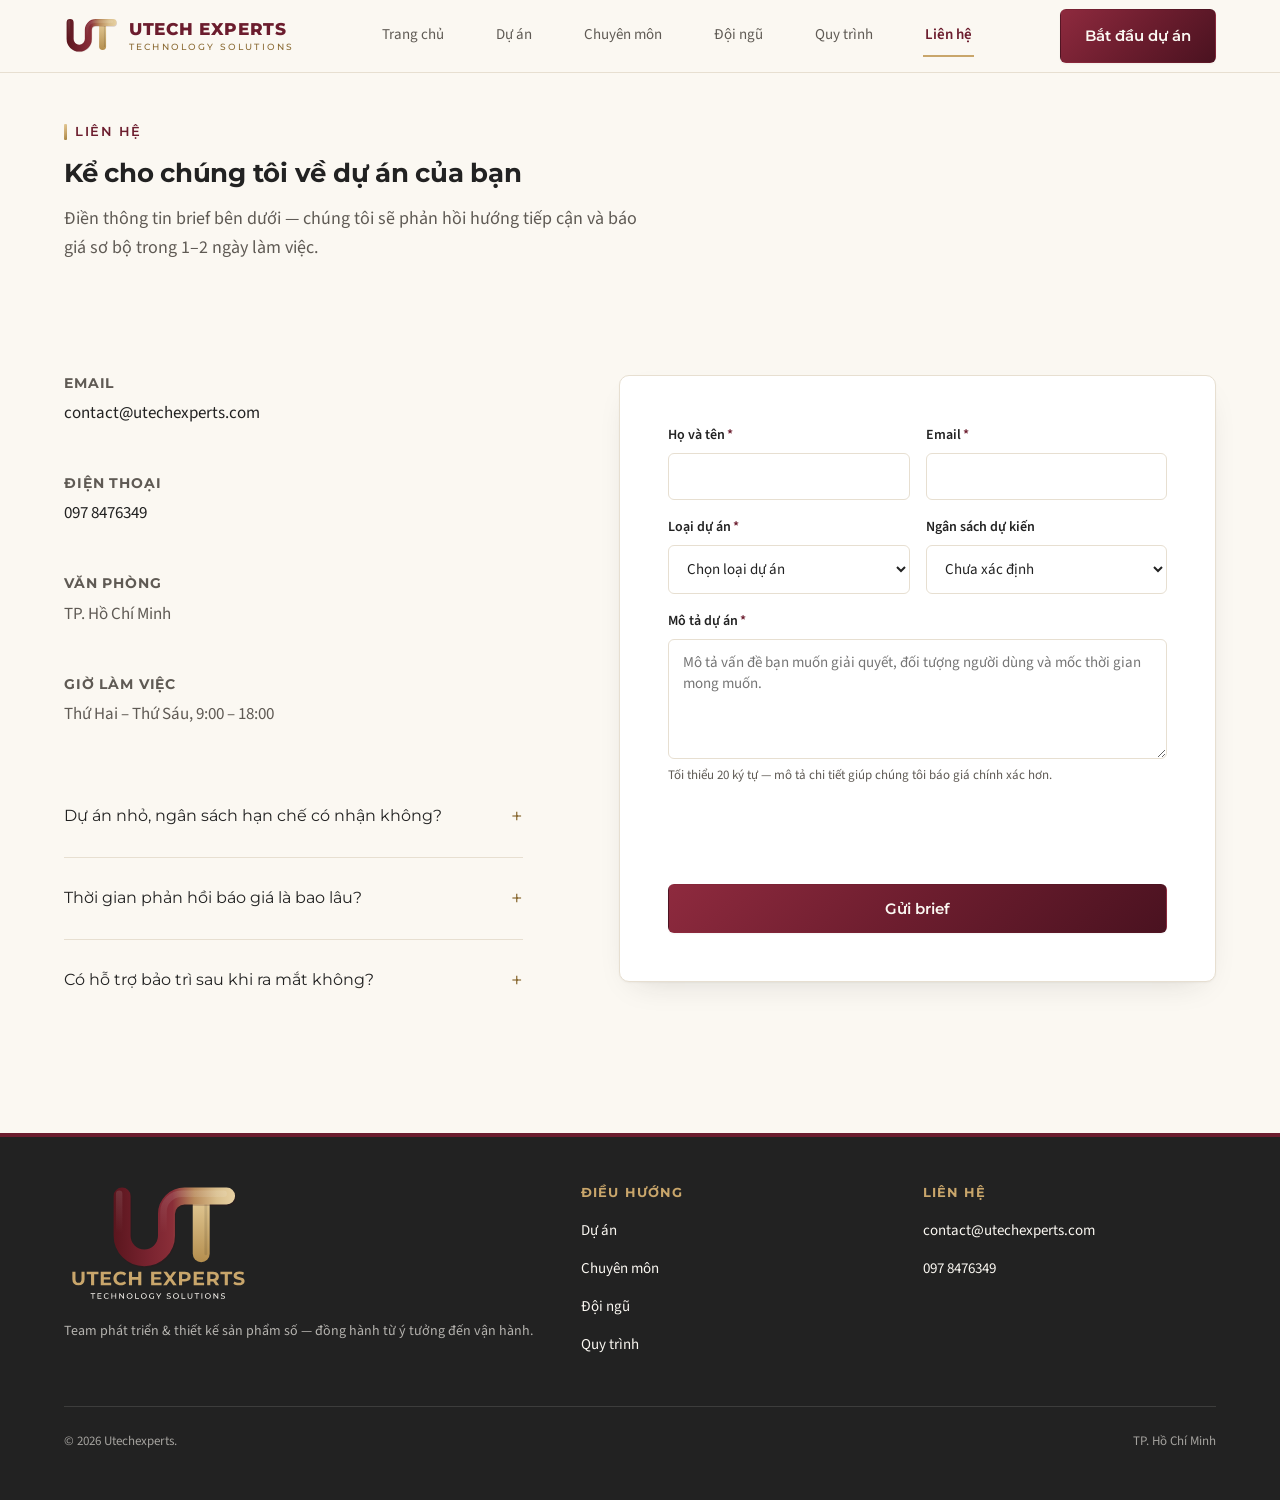
==== commit ab0b7d00: "Use the official UTech Experts logo files Replace the redrawn monogram with the supplied mark in the" ====
--- a/contact.html
+++ b/contact.html
@@ -6,13 +6,13 @@
 <title>Liên hệ — Utechexperts</title>
 <meta name="description" content="Gửi brief dự án và yêu cầu báo giá cho Utechexperts." />
 <link rel="icon" href="assets/favicon.svg" type="image/svg+xml" />
-<link rel="apple-touch-icon" href="assets/apple-touch-icon.png" />
+<link rel="apple-touch-icon" href="assets/apple-touch-icon.png?v=3" />
 <meta property="og:type" content="website" />
 <meta property="og:site_name" content="Utechexperts" />
 <meta property="og:title" content="Liên hệ — Utechexperts" />
 <meta property="og:description" content="Gửi brief dự án và yêu cầu báo giá cho Utechexperts." />
 <meta property="og:url" content="https://utechexperts.com/contact" />
-<meta property="og:image" content="https://utechexperts.com/assets/og-image.png" />
+<meta property="og:image" content="https://utechexperts.com/assets/og-image.png?v=3" />
 <meta property="og:image:width" content="1200" />
 <meta property="og:image:height" content="630" />
 <meta name="twitter:card" content="summary_large_image" />
@@ -20,14 +20,14 @@
 <link rel="preconnect" href="https://fonts.gstatic.com" crossorigin />
 <link href="https://fonts.googleapis.com/css2?family=Montserrat:wght@500;600;700;800&family=Source+Sans+3:wght@300;400;600&display=swap" rel="stylesheet" />
 <meta name="theme-color" content="#6C1D2E" />
-<link rel="stylesheet" href="styles.css?v=brand-2326" />
+<link rel="stylesheet" href="styles.css?v=brand2-0020" />
 </head>
 <body>
 <a class="skip-link" href="#main">Bỏ qua, đến nội dung chính</a>
 
 <header class="site-header">
   <div class="wrap">
-    <a class="brand" href="index.html" aria-label="Utechexperts — Trang chủ"><img class="brand-logo" src="assets/logo-mark.svg" width="46" height="36" alt="" /><span class="brand-text"><span class="brand-name">UTECH EXPERTS</span><span class="brand-tag">Technology Solutions</span></span></a>
+    <a class="brand" href="index.html" aria-label="Utechexperts — Trang chủ"><img class="brand-logo" src="assets/logo-mark.svg" width="55" height="36" alt="" /><span class="brand-text"><span class="brand-name">UTECH EXPERTS</span><span class="brand-tag">Technology Solutions</span></span></a>
     <nav class="nav-links" aria-label="Điều hướng chính">
       <a href="index.html">Trang chủ</a>
       <a href="projects.html">Dự án</a>
@@ -173,7 +173,7 @@
   <div class="wrap">
     <div class="footer-grid">
       <div class="footer-brand">
-        <a class="brand" href="index.html" aria-label="Utechexperts — Trang chủ"><img class="brand-logo" src="assets/logo-mark.svg" width="46" height="36" alt="" /><span class="brand-text"><span class="brand-name">UTECH EXPERTS</span><span class="brand-tag">Technology Solutions</span></span></a>
+        <a class="brand brand--full" href="index.html" aria-label="Utechexperts — Trang chủ"><img src="assets/logo-full-dark.svg" width="188" height="120" alt="UTECH EXPERTS — Technology Solutions" /></a>
         <p>Team phát triển &amp; thiết kế sản phẩm số — đồng hành từ ý tưởng đến vận hành.</p>
       </div>
       <div class="footer-col">
@@ -201,6 +201,6 @@
 </footer>
 
 <script src="https://challenges.cloudflare.com/turnstile/v0/api.js" async defer></script>
-<script src="script.js?v=brand-2326" defer></script>
+<script src="script.js?v=brand2-0020" defer></script>
 </body>
 </html>
--- a/styles.css
+++ b/styles.css
@@ -198,7 +198,8 @@
   text-decoration: none;
   white-space: nowrap;
 }
-.brand-logo { display: block; width: 46px; height: 36px; flex: none; }
+.brand-logo { display: block; width: 55px; height: 36px; flex: none; }
+.brand--full img { display: block; width: 188px; height: auto; }
 .brand-text { display: flex; flex-direction: column; line-height: 1; gap: 4px; }
 .brand-name {
   font-family: var(--font-display);
@@ -699,7 +700,7 @@
 
 @media (max-width: 480px) {
   .form-card { padding: 12px; }
-  .brand-logo { width: 40px; height: 31px; }
+  .brand-logo { width: 49px; height: 32px; }
   .brand-name { font-size: 15px; }
   .wrap { padding: 0 var(--gap-sm); }
   .team-grid { grid-template-columns: 1fr; }
